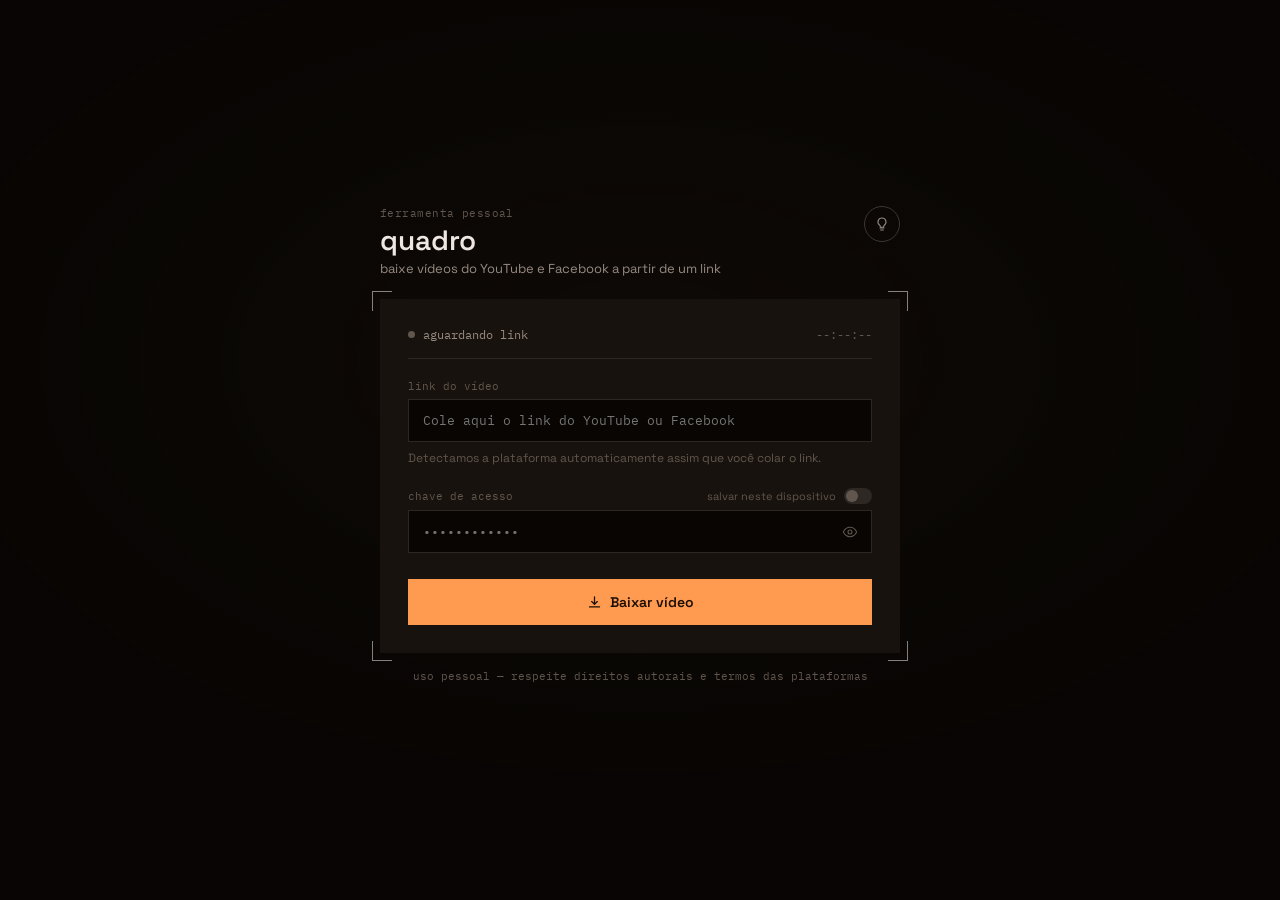
==== frontend/index.html @ 4b92a772 "Cria o quadro: backend FastAPI + yt-dlp, frontend estático e deploy na VPS Oracle Cloud Co-Authored-" ====
<!doctype html>
<html lang="pt-BR" data-theme="dark">
<head>
  <meta charset="utf-8">
  <meta name="viewport" content="width=device-width, initial-scale=1">
  <title>quadro</title>
  <meta name="description" content="Ferramenta pessoal para baixar vídeos do YouTube e do Facebook a partir de um link.">
  <link rel="preconnect" href="https://fonts.googleapis.com">
  <link rel="stylesheet" href="https://fonts.googleapis.com/css2?family=Space+Grotesk:wght@400;500;600;700&family=IBM+Plex+Mono:wght@400;500&display=swap">
  <link rel="stylesheet" href="style.css">
</head>
<body>
  <div class="card-wrap">
    <header class="app-header">
      <div>
        <p class="kicker mono">ferramenta pessoal</p>
        <h1>quadro</h1>
        <p class="subtitle">baixe vídeos do YouTube e Facebook a partir de um link</p>
      </div>
      <button type="button" id="theme-toggle" class="bulb-btn" aria-label="Alternar entre tema claro e escuro">
        <svg width="16" height="16" viewBox="0 0 24 24" fill="none">
          <path d="M9 18h6M10 21h4" stroke-width="1.6" stroke-linecap="round"/>
          <path class="bulb-fill" d="M12 3a6 6 0 0 0-3.5 10.9c.6.45 1 1.15 1 1.9V17h5v-1.2c0-.75.4-1.45 1-1.9A6 6 0 0 0 12 3Z" stroke-width="1.6" stroke-linejoin="round"/>
        </svg>
      </button>
    </header>

    <form id="download-form" class="panel" novalidate>
      <span class="bracket bracket-tl"></span>
      <span class="bracket bracket-tr"></span>
      <span class="bracket bracket-bl"></span>
      <span class="bracket bracket-br"></span>

      <div class="status-bar">
        <div class="status-left">
          <span id="status-dot" class="dot dot-idle"></span>
          <span id="status-label" class="mono status-label">aguardando link</span>
        </div>
        <span id="status-time" class="mono status-time">--:--:--</span>
      </div>

      <div class="field">
        <label class="field-label mono" for="url-input">link do vídeo</label>
        <div class="input-wrap">
          <input id="url-input" type="text" inputmode="url" autocomplete="off" spellcheck="false"
                 placeholder="Cole aqui o link do YouTube ou Facebook" class="mono" required>
          <span id="platform-chip" class="platform-chip mono" hidden>
            <span id="platform-icon"></span>
            <span id="platform-name"></span>
          </span>
        </div>
        <p class="hint">Detectamos a plataforma automaticamente assim que você colar o link.</p>
      </div>

      <div class="field key-field">
        <div class="field-label-row">
          <label class="field-label mono" for="key-input" style="margin-bottom:0;">chave de acesso</label>
          <label class="switch-row">
            <span class="switch-text">salvar neste dispositivo</span>
            <input type="checkbox" id="save-key-toggle" class="switch-input">
            <span class="switch-track"><span class="switch-thumb"></span></span>
          </label>
        </div>
        <div class="input-wrap">
          <input id="key-input" type="password" autocomplete="off" placeholder="••••••••••••" class="mono" required>
          <button type="button" id="toggle-key-visibility" class="icon-btn" aria-label="Mostrar chave de acesso">
            <svg width="16" height="16" viewBox="0 0 24 24" fill="none">
              <path d="M2 12s3.5-7 10-7 10 7 10 7-3.5 7-10 7-10-7-10-7Z" stroke-width="1.6"/>
              <circle cx="12" cy="12" r="3" stroke-width="1.6"/>
            </svg>
          </button>
        </div>
      </div>

      <button type="submit" id="submit-btn" class="btn-primary">
        <svg width="15" height="15" viewBox="0 0 24 24" fill="none">
          <path d="M12 3v12m0 0-4.5-4.5M12 15l4.5-4.5" stroke-width="2" stroke-linecap="round" stroke-linejoin="round"/>
          <path d="M4 19h16" stroke-width="2" stroke-linecap="round"/>
        </svg>
        <span>Baixar vídeo</span>
      </button>

      <div id="progress-area" class="progress-area" hidden>
        <div class="progress-row">
          <span class="mono progress-label">baixando em qualidade máxima</span>
        </div>
        <div class="progress-track">
          <div class="progress-fill"></div>
          <div class="progress-shimmer"></div>
        </div>
        <p id="progress-caption" class="mono progress-caption">verificando o link</p>
      </div>

      <div id="success-area" class="result-area" hidden>
        <div class="result-row">
          <div class="thumb">
            <svg width="20" height="20" viewBox="0 0 24 24" fill="none"><path d="M9 7v10l8-5-8-5Z"/></svg>
          </div>
          <div class="result-meta">
            <p id="result-title" class="result-title"></p>
            <p id="result-detail" class="mono result-detail"></p>
          </div>
        </div>
        <button type="button" id="save-file-btn" class="btn-primary">
          <svg width="15" height="15" viewBox="0 0 24 24" fill="none">
            <path d="M12 3v12m0 0-4.5-4.5M12 15l4.5-4.5" stroke-width="2" stroke-linecap="round" stroke-linejoin="round"/>
            <path d="M4 19h16" stroke-width="2" stroke-linecap="round"/>
          </svg>
          <span>Salvar arquivo</span>
        </button>
        <button type="button" id="reset-btn" class="link-btn mono">baixar outro vídeo</button>
      </div>

      <div id="error-area" class="error-area" hidden>
        <div class="error-row">
          <svg width="20" height="20" viewBox="0 0 24 24" fill="none">
            <path d="M12 3 2 20h20L12 3Z" stroke-width="1.6" stroke-linejoin="round"/>
            <path d="M12 10v4" stroke-width="1.6" stroke-linecap="round"/>
            <circle cx="12" cy="17" r="0.9" fill="currentColor"/>
          </svg>
          <div>
            <p class="error-title">Não foi possível baixar este vídeo</p>
            <p id="error-detail" class="error-detail"></p>
          </div>
        </div>
        <button type="button" id="retry-btn" class="btn-outline">
          <svg width="14" height="14" viewBox="0 0 24 24" fill="none">
            <path d="M4 4v6h6M20 20v-6h-6" stroke-width="1.8" stroke-linecap="round" stroke-linejoin="round"/>
            <path d="M20 10a8 8 0 0 0-14.6-4.6M4 14a8 8 0 0 0 14.6 4.6" stroke-width="1.8" stroke-linecap="round"/>
          </svg>
          <span>Tentar novamente</span>
        </button>
      </div>
    </form>

    <p class="footer-note mono">uso pessoal — respeite direitos autorais e termos das plataformas</p>
  </div>

  <script src="app.js"></script>
</body>
</html>
---- frontend/style.css ----
* { box-sizing: border-box; }

[hidden] { display: none !important; }

:root {
  --bg: oklch(0.15 0.01 60);
  --panel: oklch(0.185 0.012 60);
  --field: oklch(0.12 0.01 60);
  --line: oklch(0.34 0.01 60);
  --line-soft: oklch(0.28 0.01 60);
  --ink: oklch(0.93 0.01 60);
  --ink-dim: oklch(0.64 0.02 60);
  --ink-faint: oklch(0.46 0.02 60);
  --amber: oklch(0.78 0.15 55);
  --amber-ink: oklch(0.18 0.03 55);
  --teal: oklch(0.72 0.1 195);
  --red: oklch(0.65 0.18 25);
}

:root[data-theme="light"] {
  --bg: oklch(0.97 0.006 90);
  --panel: oklch(0.955 0.007 90);
  --field: oklch(0.925 0.008 90);
  --line: oklch(0.78 0.01 90);
  --line-soft: oklch(0.86 0.008 90);
  --ink: oklch(0.22 0.012 90);
  --ink-dim: oklch(0.45 0.015 90);
  --ink-faint: oklch(0.6 0.015 90);
  --amber: oklch(0.7 0.16 55);
  --amber-ink: oklch(0.18 0.03 55);
  --teal: oklch(0.55 0.1 195);
  --red: oklch(0.55 0.19 25);
}

html, body {
  margin: 0;
  background: var(--bg);
  color: var(--ink);
}

body {
  min-height: 100vh;
  font-family: "Space Grotesk", sans-serif;
  display: flex;
  align-items: center;
  justify-content: center;
  padding: 48px 20px;
  position: relative;
  overflow-x: hidden;
}

body::before {
  content: "";
  position: fixed;
  inset: 0;
  background: radial-gradient(ellipse 60% 50% at 50% 40%, transparent 0%, oklch(0.08 0.01 60 / 0.55) 100%);
  pointer-events: none;
  z-index: 0;
}

:root[data-theme="light"] body::before {
  display: none;
}

a { color: var(--amber); text-decoration: none; }
a:hover { color: oklch(0.85 0.16 55); }

.mono { font-family: "IBM Plex Mono", ui-monospace, monospace; }

.card-wrap {
  position: relative;
  width: 100%;
  max-width: 520px;
  z-index: 1;
}

.app-header {
  display: flex;
  justify-content: space-between;
  align-items: flex-start;
  margin-bottom: 22px;
  gap: 12px;
}

.kicker {
  font-size: 11px;
  letter-spacing: 0.04em;
  color: var(--ink-faint);
  margin: 0 0 6px;
}

.app-header h1 {
  font-size: 28px;
  font-weight: 600;
  line-height: 1;
  margin: 0;
}

.subtitle {
  font-size: 13px;
  color: var(--ink-dim);
  margin: 6px 0 0;
}

.bulb-btn {
  width: 36px;
  height: 36px;
  border-radius: 50%;
  border: 1px solid var(--line);
  background: transparent;
  display: flex;
  align-items: center;
  justify-content: center;
  cursor: pointer;
  flex-shrink: 0;
  padding: 0;
  transition: box-shadow 0.2s ease, border-color 0.2s ease;
}

.bulb-btn svg path {
  stroke: var(--ink-dim);
  transition: stroke 0.2s ease;
}

.bulb-btn.is-light {
  border-color: var(--amber);
  background: oklch(0.75 0.15 55 / 0.14);
  box-shadow: 0 0 14px oklch(0.75 0.15 55 / 0.4);
}

.bulb-btn.is-light svg path {
  stroke: var(--amber);
}

.bulb-btn.is-light svg path.bulb-fill {
  fill: oklch(0.75 0.15 55 / 0.3);
}

.panel {
  position: relative;
  background: var(--panel);
  padding: 28px;
  margin: 0;
  border: none;
}

.bracket {
  position: absolute;
  width: 20px;
  height: 20px;
  pointer-events: none;
}
.bracket::before {
  content: "";
  position: absolute;
  inset: 0;
  border-color: var(--amber);
  opacity: 0.55;
}
.bracket-tl { top: -8px; left: -8px; }
.bracket-tl::before { border-top: 1.6px solid; border-left: 1.6px solid; }
.bracket-tr { top: -8px; right: -8px; }
.bracket-tr::before { border-top: 1.6px solid; border-right: 1.6px solid; }
.bracket-bl { bottom: -8px; left: -8px; }
.bracket-bl::before { border-bottom: 1.6px solid; border-left: 1.6px solid; }
.bracket-br { bottom: -8px; right: -8px; }
.bracket-br::before { border-bottom: 1.6px solid; border-right: 1.6px solid; }

.status-bar {
  display: flex;
  justify-content: space-between;
  align-items: center;
  padding-bottom: 16px;
  margin-bottom: 20px;
  border-bottom: 1px solid var(--line-soft);
}

.status-left {
  display: flex;
  align-items: center;
  gap: 8px;
}

.dot {
  width: 7px;
  height: 7px;
  border-radius: 50%;
  display: inline-block;
  background: var(--ink-faint);
}
.dot-idle { background: var(--ink-faint); }
.dot-processing { background: var(--amber); animation: pulseDot 1.1s ease-in-out infinite; }
.dot-success { background: var(--teal); }
.dot-error { background: var(--red); }

.status-label { font-size: 12px; color: var(--ink-dim); }
.status-time { font-size: 12px; color: var(--ink-faint); }

.field { margin-top: 0; }
.field + .field { margin-top: 22px; }

.field-label {
  display: block;
  font-size: 11px;
  color: var(--ink-faint);
  margin-bottom: 6px;
}

.field-label-row {
  display: flex;
  justify-content: space-between;
  align-items: center;
  margin-bottom: 6px;
}

.input-wrap { position: relative; }

input[type="text"],
input[type="password"] {
  width: 100%;
  background: var(--field);
  border: 1px solid var(--line-soft);
  color: var(--ink);
  font-size: 13px;
  padding: 12px 14px;
  outline: none;
  font-family: "IBM Plex Mono", ui-monospace, monospace;
}

input[type="text"]:focus,
input[type="password"]:focus {
  border-color: var(--amber);
}

input:disabled { opacity: 0.4; }

#url-input { padding-right: 108px; }
#key-input { padding-right: 40px; }

.hint {
  font-size: 12px;
  color: var(--ink-faint);
  margin: 8px 0 0;
}

.platform-chip {
  position: absolute;
  right: 8px;
  top: 50%;
  transform: translateY(-50%);
  display: flex;
  align-items: center;
  gap: 5px;
  border: 1px solid var(--line);
  padding: 3px 8px;
  font-size: 11px;
  color: var(--ink-dim);
  background: var(--field);
}
.platform-chip svg { display: block; }

.icon-btn {
  position: absolute;
  right: 14px;
  top: 50%;
  transform: translateY(-50%);
  background: none;
  border: none;
  padding: 0;
  cursor: pointer;
  display: flex;
  color: var(--ink-faint);
}
.icon-btn svg path,
.icon-btn svg circle { stroke: var(--ink-faint); }

.switch-row {
  display: flex;
  align-items: center;
  gap: 8px;
  cursor: pointer;
}
.switch-text {
  font-size: 11px;
  color: var(--ink-faint);
  font-family: "Space Grotesk", sans-serif;
}
.switch-input { display: none; }
.switch-track {
  width: 28px;
  height: 16px;
  border-radius: 9px;
  background: var(--line-soft);
  position: relative;
  display: inline-block;
  transition: background 0.15s ease;
}
.switch-thumb {
  position: absolute;
  top: 2px;
  left: 2px;
  width: 12px;
  height: 12px;
  border-radius: 50%;
  background: var(--ink-faint);
  transition: left 0.15s ease, background 0.15s ease;
}
.switch-input:checked + .switch-track { background: var(--amber); }
.switch-input:checked + .switch-track .switch-thumb {
  left: 12px;
  background: var(--amber-ink);
}

.btn-primary {
  margin-top: 26px;
  width: 100%;
  background: var(--amber);
  color: var(--amber-ink);
  border: none;
  font-family: "Space Grotesk", sans-serif;
  font-weight: 600;
  font-size: 14px;
  padding: 14px;
  display: flex;
  align-items: center;
  justify-content: center;
  gap: 8px;
  cursor: pointer;
}
.btn-primary:hover { background: oklch(0.82 0.15 55); }
.btn-primary svg path { stroke: var(--amber-ink); }

.btn-outline {
  margin-top: 22px;
  width: 100%;
  background: transparent;
  color: var(--ink);
  border: 1px solid var(--line);
  font-family: "Space Grotesk", sans-serif;
  font-weight: 500;
  font-size: 14px;
  padding: 13px;
  display: flex;
  align-items: center;
  justify-content: center;
  gap: 8px;
  cursor: pointer;
}
.btn-outline svg path { stroke: var(--ink); }

.link-btn {
  display: block;
  width: 100%;
  background: none;
  border: none;
  text-align: center;
  font-size: 12px;
  color: var(--ink-dim);
  margin-top: 14px;
  cursor: pointer;
  padding: 0;
}
.link-btn:hover { color: var(--ink); text-decoration: underline; }

.progress-area { margin-top: 26px; }
.progress-row {
  display: flex;
  justify-content: space-between;
  margin-bottom: 8px;
}
.progress-label { font-size: 12px; color: var(--ink-faint); }
.progress-track {
  position: relative;
  height: 3px;
  background: var(--line-soft);
  overflow: hidden;
}
.progress-fill {
  position: absolute;
  left: 0; top: 0; height: 100%;
  width: 40%;
  background: var(--amber);
  animation: growFill 2.6s ease-in-out infinite alternate;
}
.progress-shimmer {
  position: absolute;
  left: 0; top: 0; height: 100%;
  width: 25%;
  background: linear-gradient(90deg, transparent, oklch(0.95 0.05 55 / 0.6), transparent);
  animation: scanShimmer 1.6s linear infinite;
}
.progress-caption {
  font-size: 11px;
  color: var(--ink-faint);
  margin: 10px 0 0;
}

.result-area { margin-top: 24px; padding-top: 20px; border-top: 1px solid var(--line-soft); }
.result-row { display: flex; gap: 14px; align-items: center; }
.thumb {
  flex: 0 0 108px;
  height: 64px;
  background: oklch(0.1 0.01 60);
  border: 1px solid var(--line-soft);
  display: flex;
  align-items: center;
  justify-content: center;
}
:root[data-theme="light"] .thumb { background: oklch(0.88 0.008 90); }
.thumb svg path { fill: var(--ink-faint); }
.result-meta { min-width: 0; flex: 1; }
.result-title {
  font-size: 14px;
  font-weight: 600;
  white-space: nowrap;
  overflow: hidden;
  text-overflow: ellipsis;
  margin: 0;
}
.result-detail {
  font-size: 11px;
  color: var(--ink-faint);
  margin: 6px 0 0;
}

.error-area { margin-top: 20px; padding-top: 20px; border-top: 1px solid var(--line-soft); }
.error-row { display: flex; gap: 12px; align-items: flex-start; }
.error-row svg { flex-shrink: 0; margin-top: 1px; }
.error-row svg path,
.error-row svg circle { stroke: var(--red); }
.error-row svg circle[fill] { fill: var(--red); stroke: none; }
.error-title { font-size: 14px; font-weight: 600; margin: 0; }
.error-detail {
  font-size: 12px;
  color: var(--ink-dim);
  margin: 5px 0 0;
  line-height: 1.5;
}

.footer-note {
  text-align: center;
  font-size: 11px;
  color: var(--ink-faint);
  margin-top: 16px;
}

@keyframes pulseDot { 0%, 100% { opacity: 1; } 50% { opacity: 0.3; } }
@keyframes scanShimmer { 0% { transform: translateX(-120%); } 100% { transform: translateX(420%); } }
@keyframes growFill { 0% { width: 15%; } 100% { width: 75%; } }

@media (max-width: 480px) {
  body { padding: 32px 16px; align-items: flex-start; }
  .app-header h1 { font-size: 24px; }
  .panel { padding: 20px; }
  #url-input { padding-right: 14px; }
  .platform-chip { position: static; transform: none; margin-top: 8px; width: fit-content; }
}
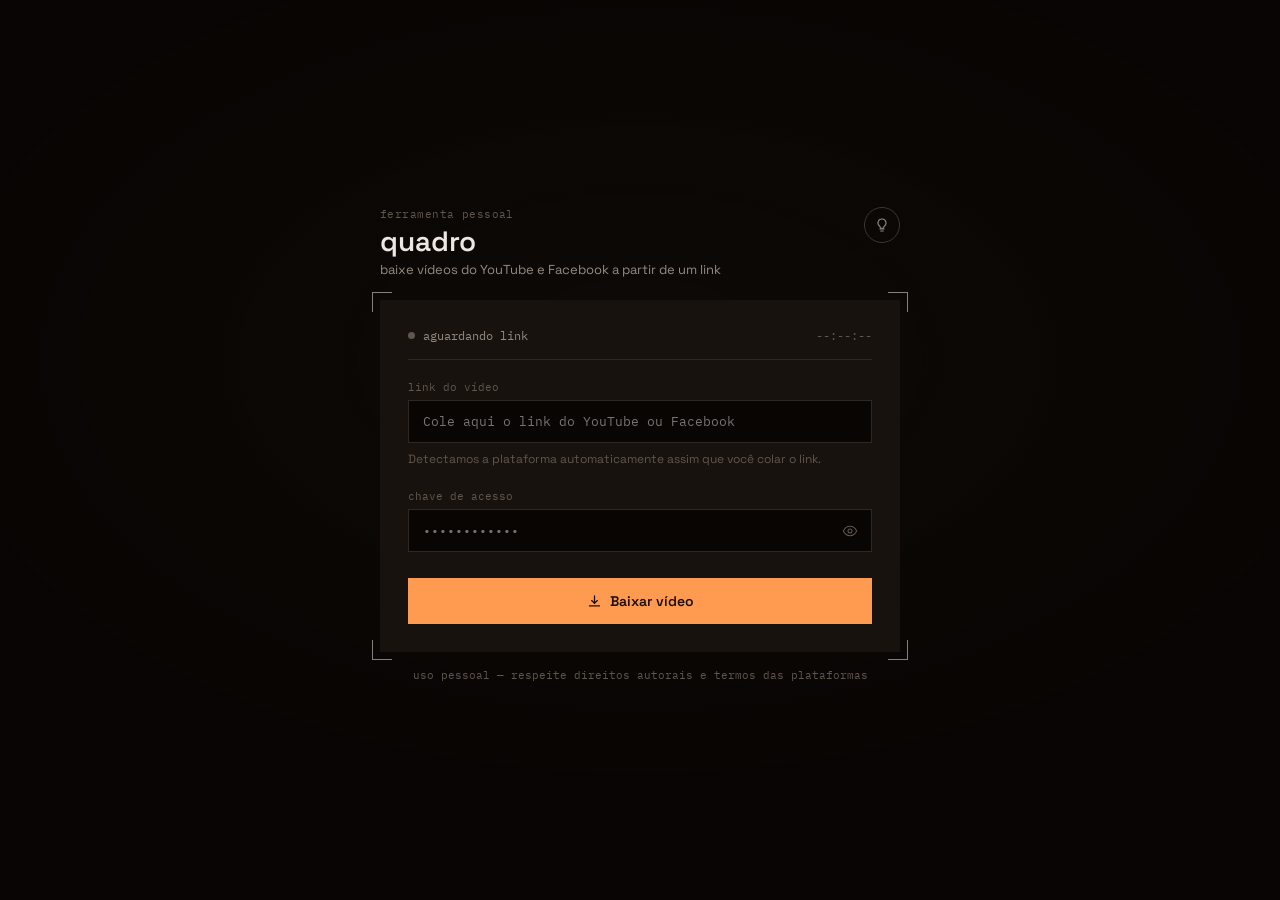
==== commit 7f44ce80: "Salva a chave de acesso automaticamente, sem precisar de switch manual Co-Authored-By: Claude Sonnet" ====
--- a/frontend/index.html
+++ b/frontend/index.html
@@ -53,14 +53,7 @@
       </div>
 
       <div class="field key-field">
-        <div class="field-label-row">
-          <label class="field-label mono" for="key-input" style="margin-bottom:0;">chave de acesso</label>
-          <label class="switch-row">
-            <span class="switch-text">salvar neste dispositivo</span>
-            <input type="checkbox" id="save-key-toggle" class="switch-input">
-            <span class="switch-track"><span class="switch-thumb"></span></span>
-          </label>
-        </div>
+        <label class="field-label mono" for="key-input">chave de acesso</label>
         <div class="input-wrap">
           <input id="key-input" type="password" autocomplete="off" placeholder="••••••••••••" class="mono" required>
           <button type="button" id="toggle-key-visibility" class="icon-btn" aria-label="Mostrar chave de acesso">
--- a/frontend/style.css
+++ b/frontend/style.css
@@ -206,13 +206,6 @@
   margin-bottom: 6px;
 }
 
-.field-label-row {
-  display: flex;
-  justify-content: space-between;
-  align-items: center;
-  margin-bottom: 6px;
-}
-
 .input-wrap { position: relative; }
 
 input[type="text"],
@@ -273,43 +266,6 @@
 }
 .icon-btn svg path,
 .icon-btn svg circle { stroke: var(--ink-faint); }
-
-.switch-row {
-  display: flex;
-  align-items: center;
-  gap: 8px;
-  cursor: pointer;
-}
-.switch-text {
-  font-size: 11px;
-  color: var(--ink-faint);
-  font-family: "Space Grotesk", sans-serif;
-}
-.switch-input { display: none; }
-.switch-track {
-  width: 28px;
-  height: 16px;
-  border-radius: 9px;
-  background: var(--line-soft);
-  position: relative;
-  display: inline-block;
-  transition: background 0.15s ease;
-}
-.switch-thumb {
-  position: absolute;
-  top: 2px;
-  left: 2px;
-  width: 12px;
-  height: 12px;
-  border-radius: 50%;
-  background: var(--ink-faint);
-  transition: left 0.15s ease, background 0.15s ease;
-}
-.switch-input:checked + .switch-track { background: var(--amber); }
-.switch-input:checked + .switch-track .switch-thumb {
-  left: 12px;
-  background: var(--amber-ink);
-}
 
 .btn-primary {
   margin-top: 26px;
